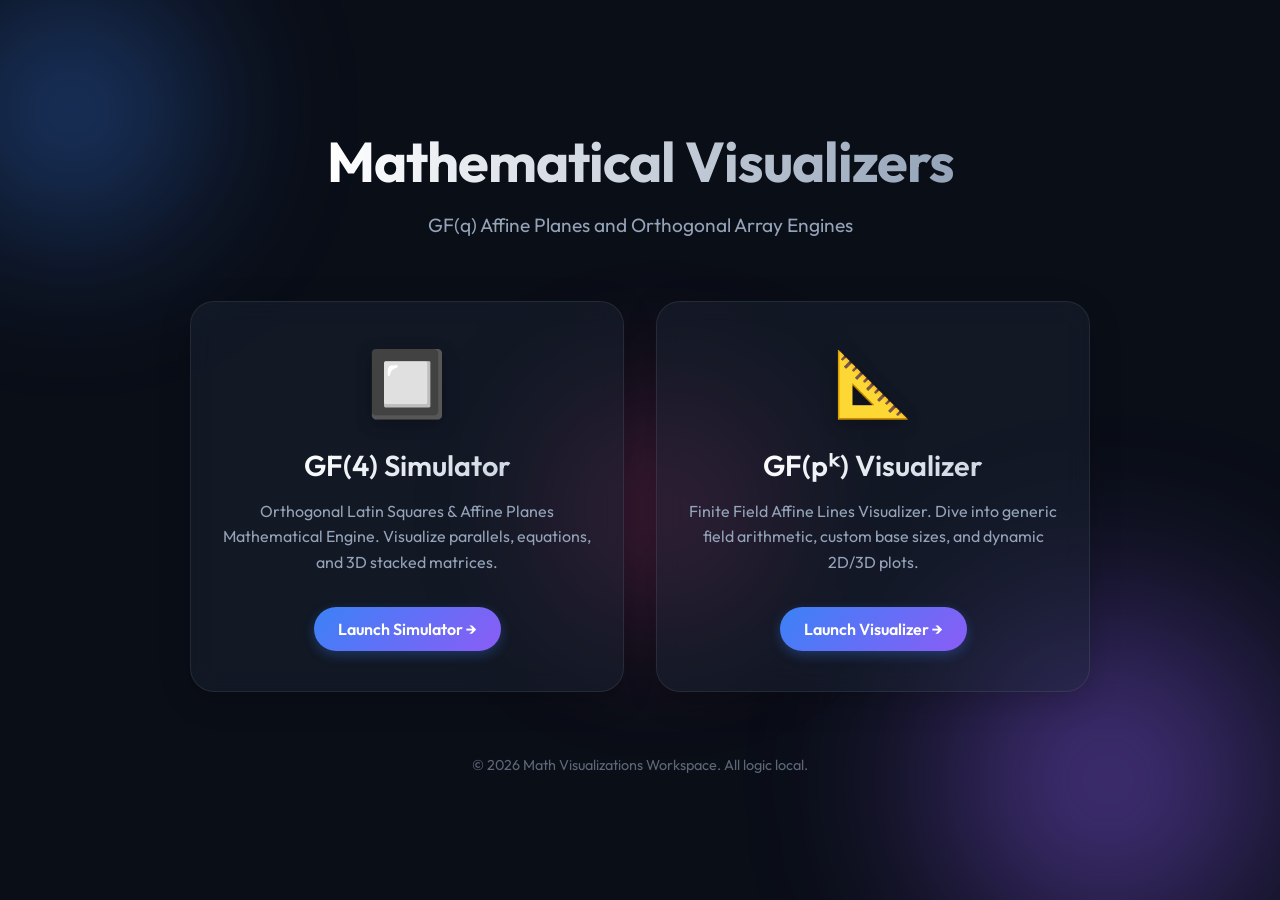
==== index.html @ 2cb54c42 "第一版" ====
<!DOCTYPE html>
<html lang="en">
<head>
    <meta charset="UTF-8">
    <meta name="viewport" content="width=device-width, initial-scale=1.0">
    <title>Mathematical Simulators Hub</title>
    <link href="https://fonts.googleapis.com/css2?family=Outfit:wght@300;400;600;700&display=swap" rel="stylesheet">
    <link rel="stylesheet" href="style.css">
</head>
<body>
    <!-- Background Elements -->
    <div class="bg-shape shape-1"></div>
    <div class="bg-shape shape-2"></div>
    <div class="bg-shape shape-3"></div>

    <div class="container">
        <header class="hero">
            <h1>Mathematical Visualizers</h1>
            <p>GF(q) Affine Planes and Orthogonal Array Engines</p>
        </header>

        <main class="cards-grid">
            
            <a href="Orthogonal Latin Squares vs. Affine Planes/index.html" class="portal-card">
                <div class="card-glow"></div>
                <div class="card-content">
                    <div class="card-icon">🔲</div>
                    <h2>GF(4) Simulator</h2>
                    <p>Orthogonal Latin Squares & Affine Planes Mathematical Engine. Visualize parallels, equations, and 3D stacked matrices.</p>
                    <span class="launch-btn">Launch Simulator &rarr;</span>
                </div>
            </a>

            <a href="Think/index.html" class="portal-card">
                <div class="card-glow"></div>
                <div class="card-content">
                    <div class="card-icon">📐</div>
                    <h2>GF(pᵏ) Visualizer</h2>
                    <p>Finite Field Affine Lines Visualizer. Dive into generic field arithmetic, custom base sizes, and dynamic 2D/3D plots.</p>
                    <span class="launch-btn">Launch Visualizer &rarr;</span>
                </div>
            </a>

        </main>
        
        <footer class="footer">
            <p>&copy; 2026 Math Visualizations Workspace. All logic local.</p>
        </footer>
    </div>
</body>
</html>
---- style.css ----
:root {
    --bg-dark: #0a0e17;
    --text-primary: #e2e8f0;
    --text-secondary: #94a3b8;
    --accent-1: #3b82f6;
    --accent-2: #8b5cf6;
    --accent-3: #ec4899;
    --card-bg: rgba(30, 41, 59, 0.4);
    --card-border: rgba(255, 255, 255, 0.08);
}

* {
    box-sizing: border-box;
    margin: 0;
    padding: 0;
}

body {
    font-family: 'Outfit', -apple-system, BlinkMacSystemFont, 'Segoe UI', Roboto, Helvetica, Arial, sans-serif;
    background-color: var(--bg-dark);
    color: var(--text-primary);
    min-height: 100vh;
    display: flex;
    flex-direction: column;
    align-items: center;
    justify-content: center;
    overflow-x: hidden;
    position: relative;
}

/* Background animated shapes */
.bg-shape {
    position: fixed;
    border-radius: 50%;
    filter: blur(80px);
    z-index: -1;
    opacity: 0.6;
    animation: float 20s infinite alternate;
}

.shape-1 {
    width: 400px;
    height: 400px;
    background: radial-gradient(circle, var(--accent-1), transparent 60%);
    top: -10%;
    left: -10%;
}

.shape-2 {
    width: 600px;
    height: 600px;
    background: radial-gradient(circle, var(--accent-2), transparent 60%);
    bottom: -20%;
    right: -10%;
    animation-delay: -5s;
}

.shape-3 {
    width: 300px;
    height: 300px;
    background: radial-gradient(circle, var(--accent-3), transparent 60%);
    top: 40%;
    left: 40%;
    animation-delay: -10s;
}

@keyframes float {
    0% { transform: translate(0, 0) scale(1); }
    100% { transform: translate(40px, -40px) scale(1.1); }
}

.container {
    max-width: 1200px;
    width: 100%;
    padding: 2rem;
    z-index: 10;
    display: flex;
    flex-direction: column;
    align-items: center;
    gap: 4rem;
}

.hero {
    text-align: center;
    animation: fadeInDown 1s ease-out forwards;
}

.hero h1 {
    font-size: 3.5rem;
    font-weight: 700;
    margin-bottom: 1rem;
    background: linear-gradient(to right, #fff, #94a3b8);
    -webkit-background-clip: text;
    -webkit-text-fill-color: transparent;
    letter-spacing: -1px;
}

.hero p {
    font-size: 1.2rem;
    color: var(--text-secondary);
    max-width: 600px;
    margin: 0 auto;
}

/* Cards Layout */
.cards-grid {
    display: grid;
    grid-template-columns: repeat(auto-fit, minmax(350px, 1fr));
    gap: 2rem;
    width: 100%;
    max-width: 900px;
}

/* Portal Card styling - glassmorphism */
.portal-card {
    position: relative;
    text-decoration: none;
    color: inherit;
    background: var(--card-bg);
    border: 1px solid var(--card-border);
    border-radius: 24px;
    padding: 2.5rem 2rem;
    backdrop-filter: blur(12px);
    -webkit-backdrop-filter: blur(12px);
    box-shadow: 0 8px 32px rgba(0, 0, 0, 0.2);
    transition: transform 0.4s cubic-bezier(0.175, 0.885, 0.32, 1.275), 
                box-shadow 0.4s ease, border-color 0.4s ease;
    overflow: hidden;
    display: flex;
    flex-direction: column;
    align-items: center;
    text-align: center;
    animation: fadeInUp 1s ease-out forwards;
    opacity: 0;
}

.cards-grid a:nth-child(2) {
    animation-delay: 0.2s;
}

.card-glow {
    position: absolute;
    width: 150px;
    height: 150px;
    background: radial-gradient(circle, rgba(255,255,255,0.2), transparent 70%);
    border-radius: 50%;
    top: -50px;
    left: -50px;
    z-index: 0;
    opacity: 0;
    transition: opacity 0.4s ease;
    pointer-events: none;
}

.portal-card:hover {
    transform: translateY(-10px) scale(1.02);
    box-shadow: 0 20px 40px rgba(0, 0, 0, 0.4),
                0 0 20px rgba(59, 130, 246, 0.3);
    border-color: rgba(255, 255, 255, 0.2);
}

.portal-card:hover .card-glow {
    opacity: 1;
}

.card-content {
    position: relative;
    z-index: 1;
    display: flex;
    flex-direction: column;
    align-items: center;
    height: 100%;
}

.card-icon {
    font-size: 4rem;
    margin-bottom: 1.5rem;
    filter: drop-shadow(0 4px 8px rgba(0,0,0,0.3));
    transition: transform 0.3s ease;
}

.portal-card:hover .card-icon {
    transform: scale(1.1) rotate(5deg);
}

.portal-card h2 {
    font-size: 1.8rem;
    font-weight: 600;
    margin-bottom: 1rem;
    background: linear-gradient(135deg, #fff, #cbd5e1);
    -webkit-background-clip: text;
    -webkit-text-fill-color: transparent;
}

.portal-card p {
    font-size: 1rem;
    color: var(--text-secondary);
    line-height: 1.6;
    margin-bottom: 2rem;
    flex-grow: 1;
}

.launch-btn {
    display: inline-block;
    padding: 0.75rem 1.5rem;
    background: linear-gradient(135deg, var(--accent-1), var(--accent-2));
    color: white;
    font-weight: 600;
    border-radius: 999px;
    transition: transform 0.2s ease, box-shadow 0.2s ease;
    box-shadow: 0 4px 12px rgba(59, 130, 246, 0.3);
}

.portal-card:hover .launch-btn {
    transform: translateY(-2px);
    box-shadow: 0 6px 16px rgba(59, 130, 246, 0.5);
}

.footer {
    text-align: center;
    color: var(--text-secondary);
    font-size: 0.9rem;
    opacity: 0.6;
    margin-top: auto;
}

@keyframes fadeInDown {
    from { opacity: 0; transform: translateY(-20px); }
    to { opacity: 1; transform: translateY(0); }
}

@keyframes fadeInUp {
    from { opacity: 0; transform: translateY(20px); }
    to { opacity: 1; transform: translateY(0); }
}

/* Responsive */
@media (max-width: 768px) {
    .hero h1 { font-size: 2.5rem; }
    .cards-grid { grid-template-columns: 1fr; max-width: 400px; }
}
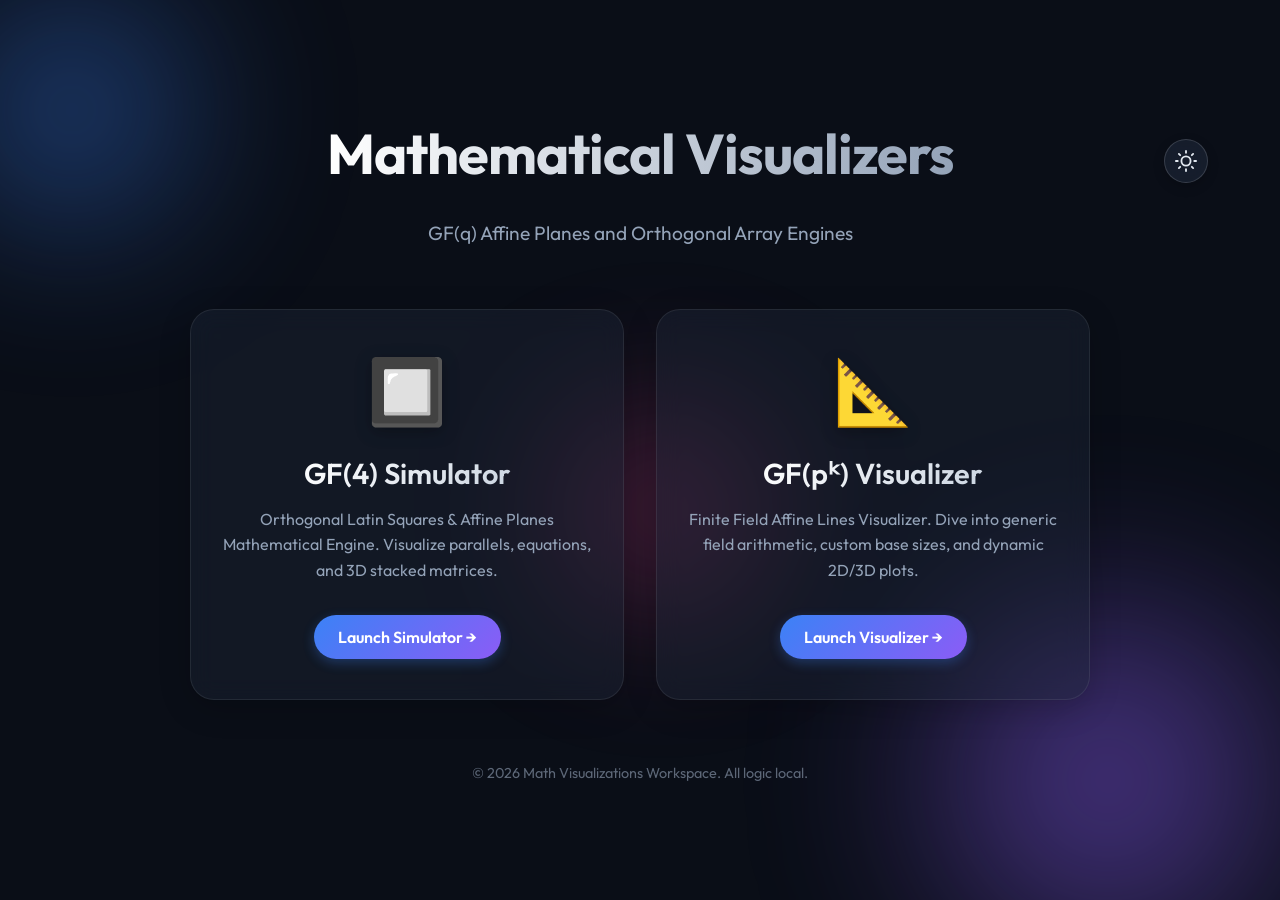
==== commit 30c4708d: "第三版" ====
--- a/index.html
+++ b/index.html
@@ -3,6 +3,13 @@
 <head>
     <meta charset="UTF-8">
     <meta name="viewport" content="width=device-width, initial-scale=1.0">
+    <!-- Anti-flash: apply theme BEFORE CSS renders -->
+    <script>
+        (function () {
+            var theme = localStorage.getItem('theme') || 'dark';
+            document.documentElement.setAttribute('data-theme', theme);
+        })();
+    </script>
     <title>Mathematical Simulators Hub</title>
     <link href="https://fonts.googleapis.com/css2?family=Outfit:wght@300;400;600;700&display=swap" rel="stylesheet">
     <link rel="stylesheet" href="style.css">
@@ -15,7 +22,25 @@
 
     <div class="container">
         <header class="hero">
-            <h1>Mathematical Visualizers</h1>
+            <div class="hero-top">
+                <h1>Mathematical Visualizers</h1>
+                <button id="theme-toggle" class="theme-toggle-btn" aria-label="Toggle Theme">
+                    <!-- Sun icon (shown in dark mode) -->
+                    <svg class="sun-icon" xmlns="http://www.w3.org/2000/svg" width="22" height="22" viewBox="0 0 24 24"
+                        fill="none" stroke="currentColor" stroke-width="2" stroke-linecap="round" stroke-linejoin="round">
+                        <circle cx="12" cy="12" r="5"></circle>
+                        <line x1="12" y1="1" x2="12" y2="3"></line><line x1="12" y1="21" x2="12" y2="23"></line>
+                        <line x1="4.22" y1="4.22" x2="5.64" y2="5.64"></line><line x1="18.36" y1="18.36" x2="19.78" y2="19.78"></line>
+                        <line x1="1" y1="12" x2="3" y2="12"></line><line x1="21" y1="12" x2="23" y2="12"></line>
+                        <line x1="4.22" y1="19.78" x2="5.64" y2="18.36"></line><line x1="18.36" y1="5.64" x2="19.78" y2="4.22"></line>
+                    </svg>
+                    <!-- Moon icon (shown in light mode) -->
+                    <svg class="moon-icon" xmlns="http://www.w3.org/2000/svg" width="22" height="22" viewBox="0 0 24 24"
+                        fill="none" stroke="currentColor" stroke-width="2" stroke-linecap="round" stroke-linejoin="round">
+                        <path d="M21 12.79A9 9 0 1 1 11.21 3 7 7 0 0 0 21 12.79z"></path>
+                    </svg>
+                </button>
+            </div>
             <p>GF(q) Affine Planes and Orthogonal Array Engines</p>
         </header>
 
@@ -47,5 +72,29 @@
             <p>&copy; 2026 Math Visualizations Workspace. All logic local.</p>
         </footer>
     </div>
+
+    <script>
+        // ── Theme System ──────────────────────────────────────────────
+        const themeToggleBtn = document.getElementById('theme-toggle');
+
+        // Apply theme to <html> and save to localStorage
+        function applyTheme(theme) {
+            document.documentElement.setAttribute('data-theme', theme);
+            localStorage.setItem('theme', theme);
+        }
+
+        // Toggle between dark and light
+        themeToggleBtn.addEventListener('click', () => {
+            const current = document.documentElement.getAttribute('data-theme');
+            applyTheme(current === 'light' ? 'dark' : 'light');
+        });
+
+        // Cross-page sync: when another tab (e.g. the simulator) changes theme, update here too
+        window.addEventListener('storage', (e) => {
+            if (e.key === 'theme' && e.newValue) {
+                document.documentElement.setAttribute('data-theme', e.newValue);
+            }
+        });
+    </script>
 </body>
 </html>
--- a/style.css
+++ b/style.css
@@ -7,6 +7,30 @@
     --accent-3: #ec4899;
     --card-bg: rgba(30, 41, 59, 0.4);
     --card-border: rgba(255, 255, 255, 0.08);
+    --toggle-bg: rgba(30, 41, 59, 0.6);
+    --toggle-border: rgba(255, 255, 255, 0.15);
+    --toggle-color: #e2e8f0;
+}
+
+[data-theme="light"] {
+    --bg-dark: #f1f5f9;
+    --text-primary: #1e293b;
+    --text-secondary: #475569;
+    --card-bg: rgba(255, 255, 255, 0.7);
+    --card-border: rgba(0, 0, 0, 0.08);
+    --toggle-bg: rgba(255, 255, 255, 0.8);
+    --toggle-border: rgba(0, 0, 0, 0.15);
+    --toggle-color: #1e293b;
+}
+
+[data-theme="light"] body {
+    background-color: var(--bg-dark);
+}
+
+[data-theme="light"] .shape-1,
+[data-theme="light"] .shape-2,
+[data-theme="light"] .shape-3 {
+    opacity: 0.25;
 }
 
 * {
@@ -83,7 +107,47 @@
 .hero {
     text-align: center;
     animation: fadeInDown 1s ease-out forwards;
-}
+    width: 100%;
+}
+
+.hero-top {
+    display: flex;
+    justify-content: center;
+    align-items: center;
+    position: relative;
+    margin-bottom: 1rem;
+}
+
+.theme-toggle-btn {
+    position: absolute;
+    right: 0;
+    background: var(--toggle-bg);
+    border: 1px solid var(--toggle-border);
+    color: var(--toggle-color);
+    width: 44px;
+    height: 44px;
+    border-radius: 50%;
+    display: flex;
+    justify-content: center;
+    align-items: center;
+    cursor: pointer;
+    transition: all 0.3s ease;
+    box-shadow: 0 4px 12px rgba(0, 0, 0, 0.2);
+    backdrop-filter: blur(8px);
+}
+
+.theme-toggle-btn:hover {
+    transform: scale(1.1);
+    border-color: var(--accent-1);
+    color: var(--accent-1);
+    box-shadow: 0 4px 16px rgba(59, 130, 246, 0.4);
+}
+
+/* Show sun in dark mode, moon in light mode */
+.sun-icon { display: block; }
+.moon-icon { display: none; }
+[data-theme="light"] .sun-icon { display: none; }
+[data-theme="light"] .moon-icon { display: block; }
 
 .hero h1 {
     font-size: 3.5rem;
